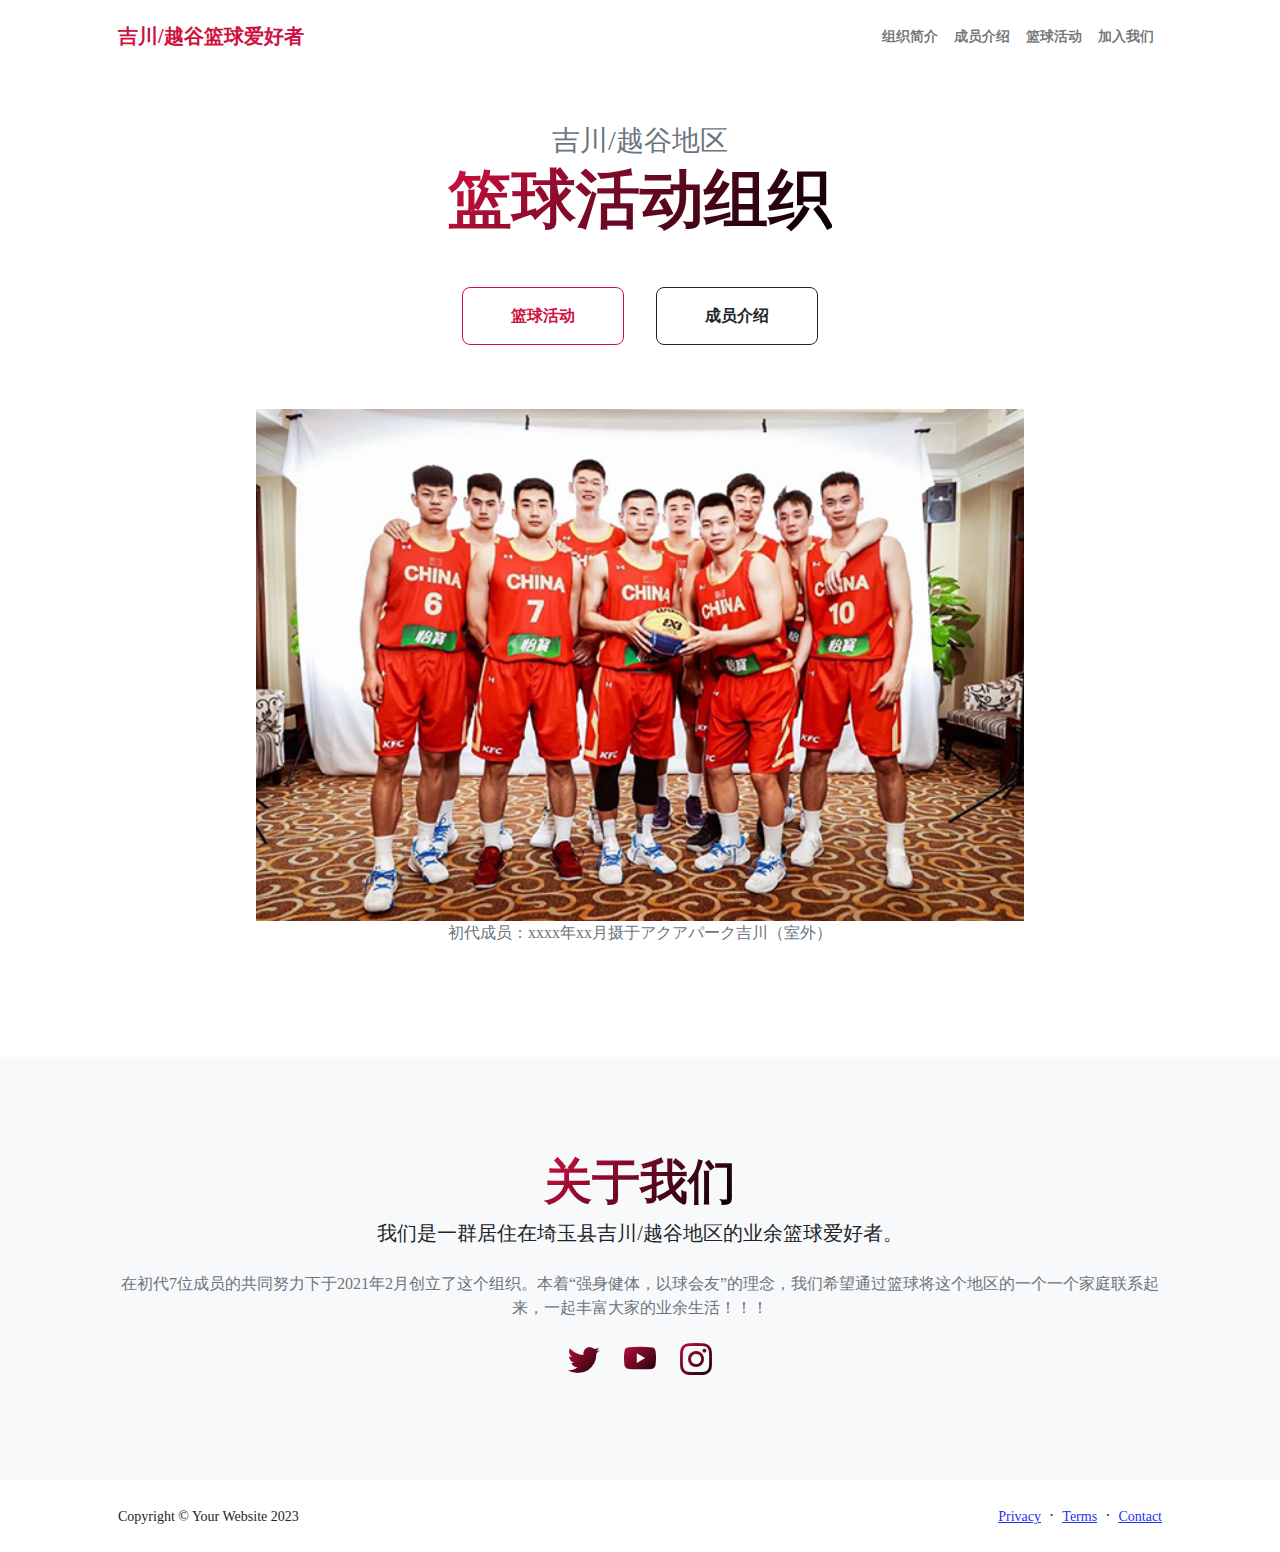
==== index.html @ 380c4804 "Add files via upload" ====
<!DOCTYPE html>
<html lang="zh">
    <head>
        <meta charset="utf-8" />
        <meta name="viewport" content="width=device-width, initial-scale=1, shrink-to-fit=no" />
        <meta name="description" content="" />
        <meta name="author" content="" />
        <title>Home</title>
        <!-- Favicon-->
        <link rel="icon" type="image/x-icon" href="assets/favicon.ico" />
        <!-- Custom Google font-->
        <link rel="preconnect" href="https://fonts.googleapis.com" />
        <link rel="preconnect" href="https://fonts.gstatic.com" crossorigin />
        <link href="https://fonts.googleapis.com/css2?family=Plus+Jakarta+Sans:wght@100;200;300;400;500;600;700;800;900&amp;display=swap" rel="stylesheet" />
        <!-- Bootstrap icons-->
        <link href="https://cdn.jsdelivr.net/npm/bootstrap-icons@1.8.1/font/bootstrap-icons.css" rel="stylesheet" />
        <!-- Core theme CSS (includes Bootstrap)-->
        <link href="css/styles.css" rel="stylesheet" />
    </head>
    <body class="d-flex flex-column h-100">
        <main class="flex-shrink-0">
            <!-- Navigation-->
            <nav class="navbar navbar-expand-lg navbar-light bg-white py-3">
                <div class="container px-5">
                    <a class="navbar-brand" href="index.html"><span class="fw-bolder text-primary">吉川/越谷篮球爱好者</span></a>
                    <button class="navbar-toggler" type="button" data-bs-toggle="collapse" data-bs-target="#navbarSupportedContent" aria-controls="navbarSupportedContent" aria-expanded="false" aria-label="Toggle navigation"><span class="navbar-toggler-icon"></span></button>
                    <div class="collapse navbar-collapse" id="navbarSupportedContent">
                        <ul class="navbar-nav ms-auto mb-2 mb-lg-0 small fw-bolder">
                            <li class="nav-item"><a class="nav-link" href="index.html">组织简介</a></li>
                            <li class="nav-item"><a class="nav-link" href="members.html">成员介绍</a></li>
                            <li class="nav-item"><a class="nav-link" href="activities.html">篮球活动</a></li>
                            <li class="nav-item"><a class="nav-link" href="contact.html">加入我们</a></li>
                        </ul>
                    </div>
                </div>
            </nav>
            <!-- Header-->
            <header class="py-5">
                <div class="container px-5 pb-5">
                    <div class="row gx-5 align-items-center">
                        <div class="col-xxl-5">
                            <!-- Header text content-->
                            <div class="text-center text-xxl-start">
                                <!-- <div class="badge bg-gradient-primary-to-secondary text-white mb-4"><div class="text-uppercase">Design &middot; Development &middot; Marketing</div></div> -->
                                <div class="fs-3 fw-light text-muted">吉川/越谷地区</div>
                                <h1 class="display-3 fw-bolder mb-5"><span class="text-gradient d-inline">篮球活动组织</span></h1>
                                <div class="d-grid gap-3 d-sm-flex justify-content-sm-center justify-content-xxl-start mb-3">
                                    <a class="btn btn-primary btn-lg px-5 py-3 me-sm-3 fs-6 fw-bolder" href="activities.html">篮球活动</a>
                                    <a class="btn btn-outline-dark btn-lg px-5 py-3 fs-6 fw-bolder" href="members.html">成员介绍</a>
                                </div>
                            </div>
                        </div>
                        <div class="col-xxl-7">
                            <!-- Header profile picture-->
                            <div class="d-flex justify-content-center mt-5 mt-xxl-0 flex-column align-items-center">
                                <div class="profile">
                                    <!-- TIP: For best results, use a photo with a transparent background like the demo example below-->
                                    <!-- Watch a tutorial on how to do this on YouTube (link)-->
                                    <img class="profile-img" src="assets/20210706143939_34687.jpg" />
                                </div>
                                <p class="text-muted text-center">初代成员：xxxx年xx月摄于アクアパーク吉川（室外）</p>
                            </div>
                        </div>                                             
                    </div>
                </div>
            </header>
            <!-- About Section-->
            <section class="bg-light py-5">
                <div class="container px-5">
                    <div class="row gx-5 justify-content-center">
                        <div class="col-xxl-8">
                            <div class="text-center my-5">
                                <h2 class="display-5 fw-bolder"><span class="text-gradient d-inline">关于我们</span></h2>
                                <p class="lead fw-light mb-4">我们是一群居住在埼玉县吉川/越谷地区的业余篮球爱好者。</p>
                                <p class="text-muted">在初代7位成员的共同努力下于2021年2月创立了这个组织。本着“强身健体，以球会友”的理念，我们希望通过篮球将这个地区的一个一个家庭联系起来，一起丰富大家的业余生活！！！</p>
                                <div class="d-flex justify-content-center fs-2 gap-4">
                                    <a class="text-gradient" href="#!"><i class="bi bi-twitter"></i></a>
                                    <a class="text-gradient" href="#!"><i class="bi bi-youtube"></i></a>
                                    <a class="text-gradient" href="#!"><i class="bi bi-instagram"></i></a>
                                </div>
                            </div>
                        </div>
                    </div>
                </div>
            </section>
        </main>
        <!-- Footer-->
        <footer class="bg-white py-4 mt-auto">
            <div class="container px-5">
                <div class="row align-items-center justify-content-between flex-column flex-sm-row">
                    <div class="col-auto"><div class="small m-0">Copyright &copy; Your Website 2023</div></div>
                    <div class="col-auto">
                        <a class="small" href="#!">Privacy</a>
                        <span class="mx-1">&middot;</span>
                        <a class="small" href="#!">Terms</a>
                        <span class="mx-1">&middot;</span>
                        <a class="small" href="#!">Contact</a>
                    </div>
                </div>
            </div>
        </footer>
        <!-- Bootstrap core JS-->
        <script src="https://cdn.jsdelivr.net/npm/bootstrap@5.2.3/dist/js/bootstrap.bundle.min.js"></script>
        <!-- Core theme JS-->
        <script src="js/scripts.js"></script>
    </body>
</html>
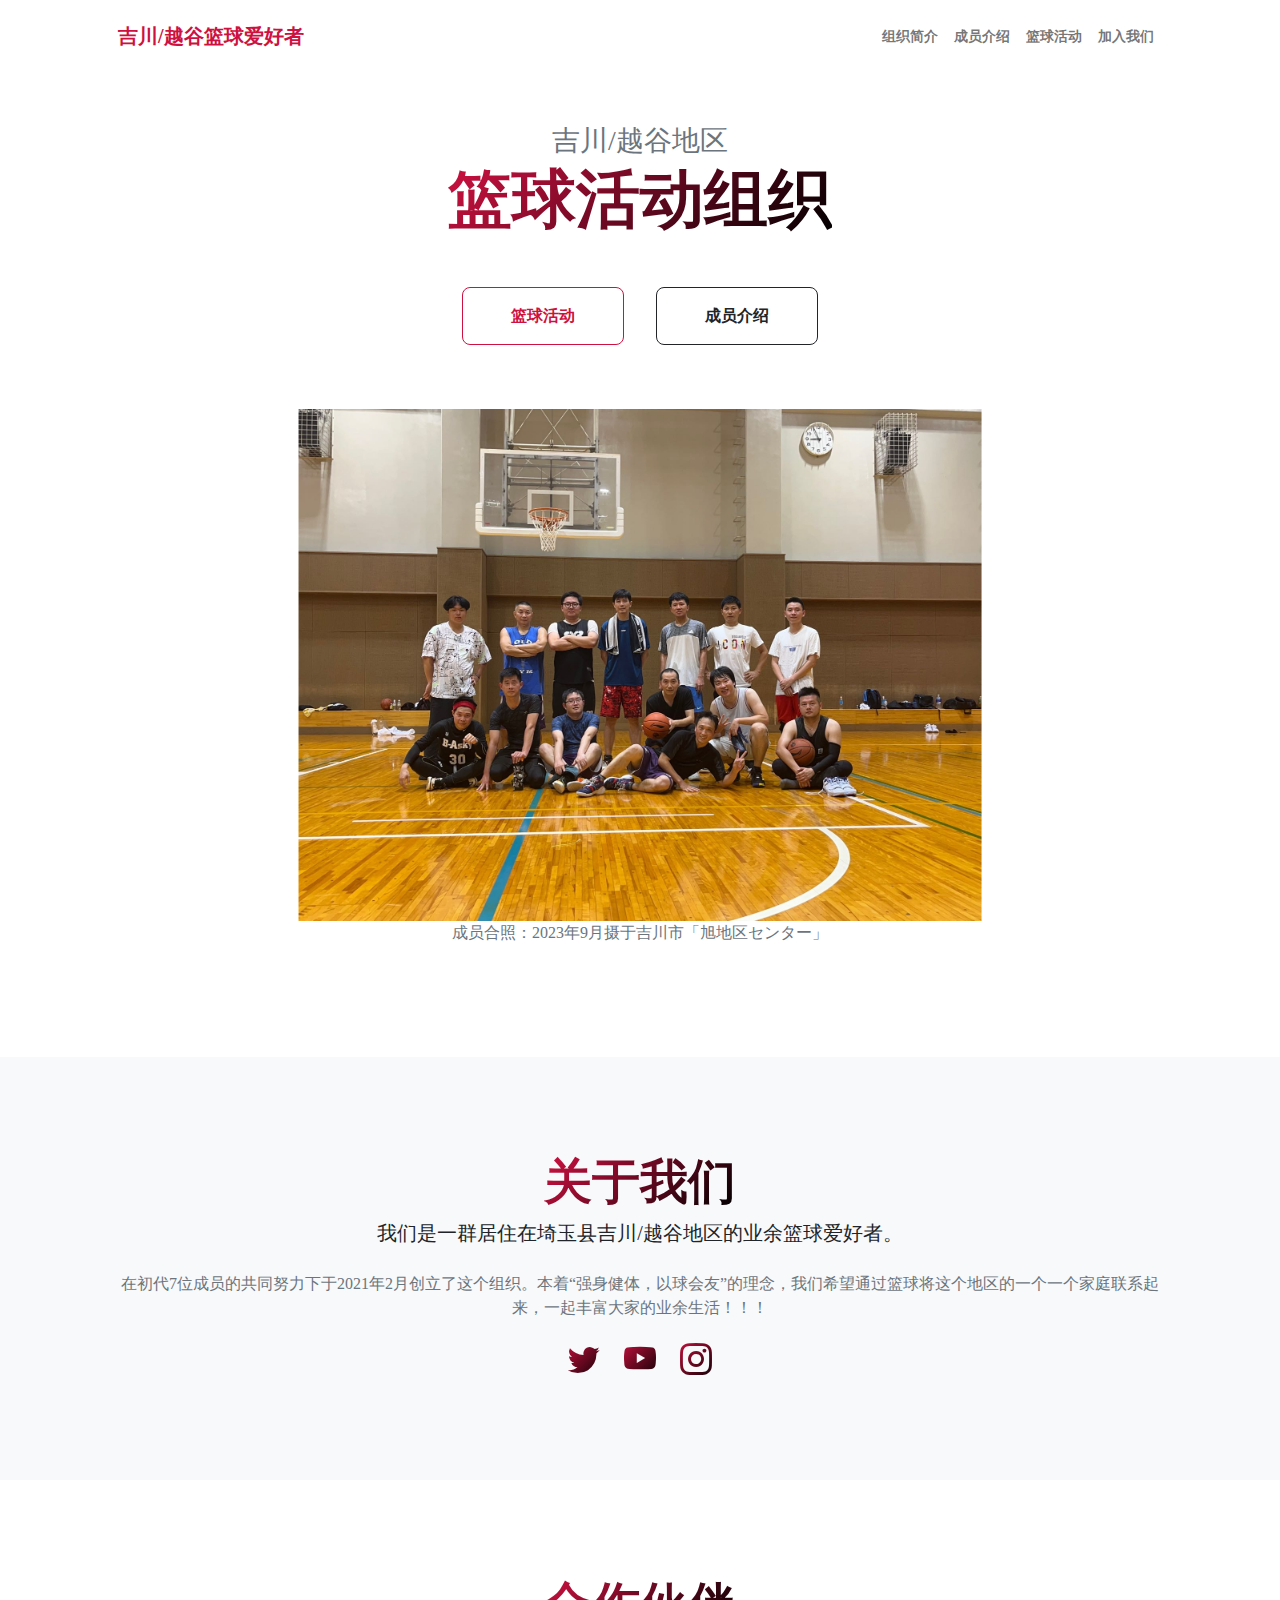
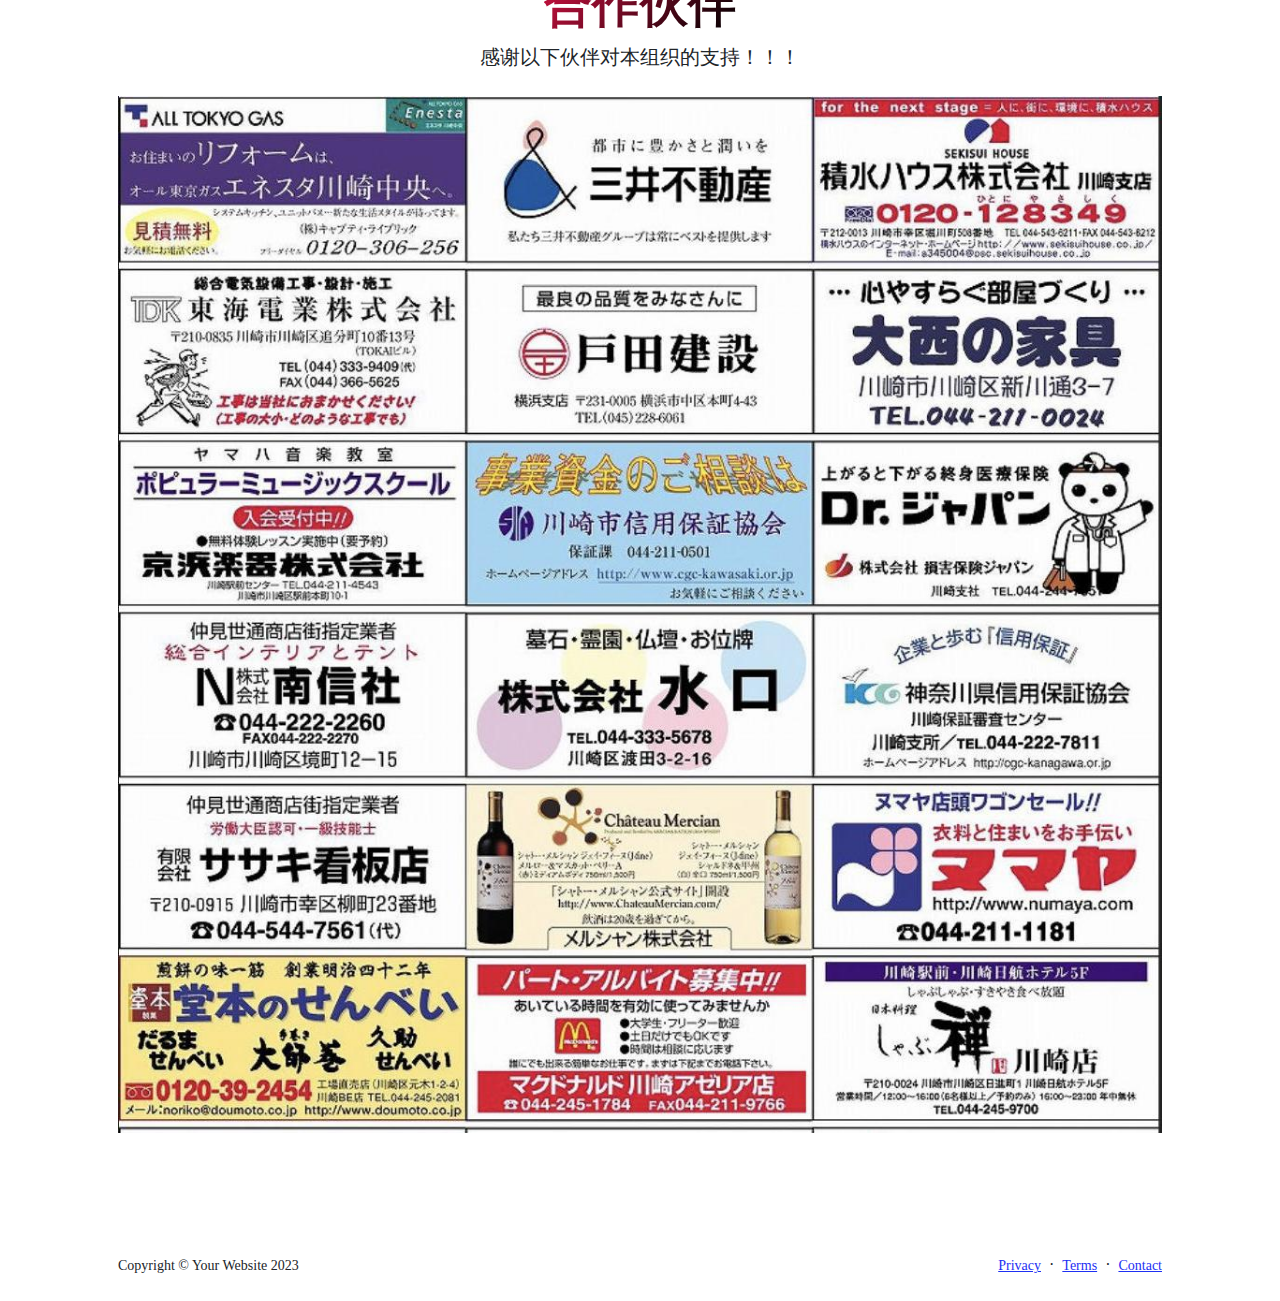
==== commit c0995dd7: "Add files via upload" ====
--- a/index.html
+++ b/index.html
@@ -7,7 +7,15 @@
         <meta name="author" content="" />
         <title>Home</title>
         <!-- Favicon-->
-        <link rel="icon" type="image/x-icon" href="assets/favicon.ico" />
+        <link rel="icon" type="image/x-icon" href="assets/icons/favicon-48x48.ico" />
+        <link rel="apple-touch-icon" sizes="57x57" href="assets/icons/apple-icon-57x57.png">
+        <link rel="apple-touch-icon" sizes="72x72" href="assets/icons/apple-icon-72x72.png">
+        <link rel="apple-touch-icon" sizes="76x76" href="assets/icons/apple-icon-76x76.png">
+        <link rel="apple-touch-icon" sizes="114x114" href="assets/icons/apple-icon-114x114.png">
+        <link rel="apple-touch-icon" sizes="120x120" href="assets/icons/apple-icon-120x120.png">
+        <link rel="apple-touch-icon" sizes="144x144" href="assets/icons/apple-icon-144x144.png">
+        <link rel="apple-touch-icon" sizes="152x152" href="assets/icons/apple-icon-152x152.png">
+        <link rel="apple-touch-icon" sizes="180x180" href="assets/icons/apple-icon-180x180.png">  
         <!-- Custom Google font-->
         <link rel="preconnect" href="https://fonts.googleapis.com" />
         <link rel="preconnect" href="https://fonts.gstatic.com" crossorigin />
@@ -56,9 +64,9 @@
                                 <div class="profile">
                                     <!-- TIP: For best results, use a photo with a transparent background like the demo example below-->
                                     <!-- Watch a tutorial on how to do this on YouTube (link)-->
-                                    <img class="profile-img" src="assets/20210706143939_34687.jpg" />
+                                    <img class="profile-img" src="assets/index_allmembers.jpg" />
                                 </div>
-                                <p class="text-muted text-center">初代成员：xxxx年xx月摄于アクアパーク吉川（室外）</p>
+                                <p class="text-muted text-center">成员合照：2023年9月摄于吉川市「旭地区センター」</p>
                             </div>
                         </div>                                             
                     </div>
@@ -77,6 +85,22 @@
                                     <a class="text-gradient" href="#!"><i class="bi bi-twitter"></i></a>
                                     <a class="text-gradient" href="#!"><i class="bi bi-youtube"></i></a>
                                     <a class="text-gradient" href="#!"><i class="bi bi-instagram"></i></a>
+                                </div>
+                            </div>
+                        </div>
+                    </div>
+                </div>
+            </section>
+            <!-- Sponser Section-->
+            <section class="py-5">
+                <div class="container px-5">
+                    <div class="row gx-5 justify-content-center">
+                        <div class="col-xxl-8">
+                            <div class="text-center my-5">
+                                <h2 class="display-5 fw-bolder"><span class="text-gradient d-inline">合作伙伴</span></h2>
+                                <p class="lead fw-light mb-4">感谢以下伙伴对本组织的支持！！！</p>
+                                <div class="d-flex justify-content-center">
+                                    <img class="img-fluid" src="assets/Sponsers.jpg" />                          
                                 </div>
                             </div>
                         </div>
